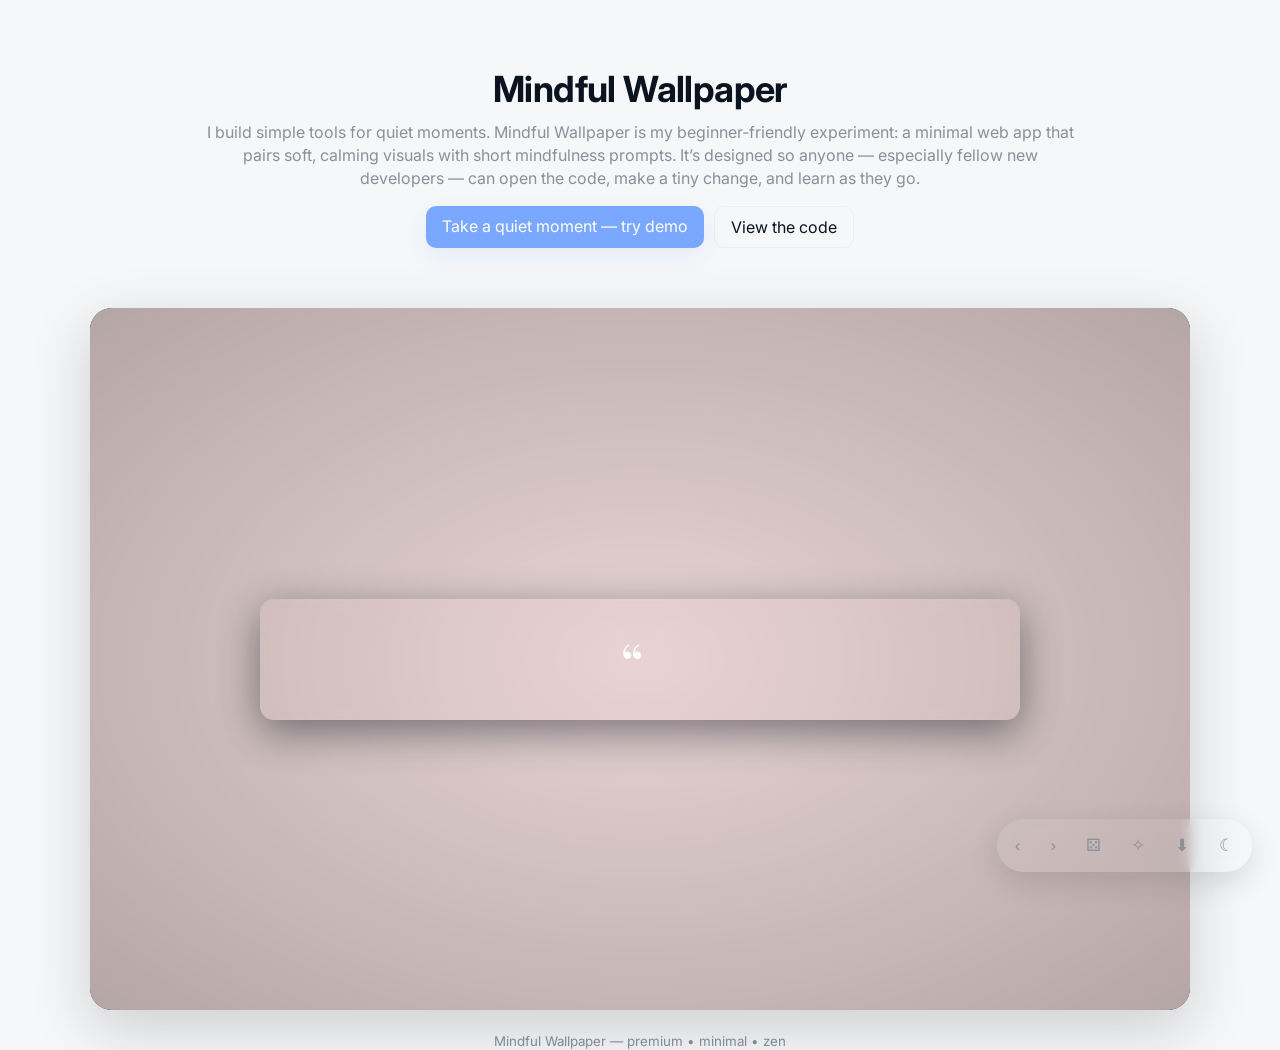
==== docs/index.html @ 85da791e "Add docs/ site files to main for GitHub Pages" ====
<!doctype html>
<html lang="en">
<head>
  <meta charset="utf-8" />
  <meta name="viewport" content="width=device-width,initial-scale=1" />
  <title>Mindful Wallpaper — Premium Zen</title>
  <!-- Fonts -->
  <link rel="preconnect" href="https://fonts.googleapis.com">
  <link rel="preconnect" href="https://fonts.gstatic.com" crossorigin>
  <link href="https://fonts.googleapis.com/css2?family=Inter:wght@300;400;600&family=Playfair+Display:wght@400;700&display=swap" rel="stylesheet">
  <link rel="stylesheet" href="styles.css" />
</head>
<body>
  <main class="app" id="app">

    <!-- Hero / intro for the landing page -->
    <section class="hero">
      <div class="hero-inner">
        <h1>Mindful Wallpaper</h1>
        <p class="lead">I build simple tools for quiet moments. Mindful Wallpaper is my beginner‑friendly experiment: a minimal web app that pairs soft, calming visuals with short mindfulness prompts. It’s designed so anyone — especially fellow new developers — can open the code, make a tiny change, and learn as they go.</p>
        <div class="cta">
          <a class="btn primary" href="https://kimberlybruton-sys.github.io/Repository-1_KB/" target="_blank" rel="noopener">Take a quiet moment — try demo</a>
          <a class="btn" href="https://github.com/kimberlybruton-sys/Repository-1_KB/tree/main/mindful-wallpaper" target="_blank" rel="noopener">View the code</a>
        </div>
      </div>
    </section>

    <div class="wallpaper" id="wallpaper" aria-hidden="false">
      <!-- Two layered images for smooth crossfade + gentle Ken Burns -->
      <img id="bgA" class="bg active" src="images/1.svg" alt="Calming background image A" />
      <img id="bgB" class="bg" src="images/2.svg" alt="Calming background image B" />

      <div class="vignette" aria-hidden="true"></div>

      <div class="overlay" id="overlay">
        <blockquote id="quote" class="quote" aria-live="polite">
          <span class="mark">“</span>
          <span id="quoteText"></span>
        </blockquote>
      </div>
    </div>

    <!-- Floating minimal control bar -->
    <nav class="controls floating" aria-label="Wallpaper controls">
      <button id="prevBtn" class="icon" aria-label="Previous image">‹</button>
      <button id="nextBtn" class="icon" aria-label="Next image">›</button>
      <button id="shuffleBtn" class="icon" aria-label="Shuffle images">⚄</button>
      <button id="focusBtn" class="icon" aria-pressed="false" aria-label="Toggle focus mode">✧</button>
      <button id="downloadBtn" class="icon" aria-label="Download current image">⬇</button>
      <button id="themeBtn" class="icon" aria-pressed="false" aria-label="Toggle light/dark theme">☾</button>
    </nav>

    <footer class="footer">
      <small>Mindful Wallpaper — premium • minimal • zen</small>
    </footer>
  </main>

  <script src="scripts.js" defer></script>
</body>
</html>
---- docs/styles.css ----
/* Premium / Minimal / Zen styles */
:root{
  --bg:#f6f7f8;
  --panel: rgba(255,255,255,0.6);
  --accent:#7aa7ff;
  --muted:#8b8f97;
  --quote-bg: rgba(10,14,18,0.28);
  --radius:18px;
  --glass: rgba(255,255,255,0.06);
  --font-sans: 'Inter', system-ui, -apple-system, "Segoe UI", Roboto, Arial;
  --font-serif: 'Playfair Display', Georgia, serif;
}

*{box-sizing:border-box}
html,body,#app{height:100%;margin:0;font-family:var(--font-sans);background:var(--bg);color:#0b1220}

/* HERO */
.hero{ max-width:1100px; margin:2rem auto 0; padding:1rem 1.25rem }
.hero-inner{ background:transparent; padding:1.2rem 1.6rem; border-radius:12px; text-align:center }
.hero h1{ margin:0; font-size:clamp(1.6rem, 3.2vw, 2.25rem); letter-spacing: -0.6px }
.hero .lead{ margin:.6rem auto 1rem; color:var(--muted); max-width:880px; line-height:1.45 }
.cta{ display:flex; gap:.6rem; justify-content:center; flex-wrap:wrap }
.btn{ display:inline-block; padding:.6rem 1rem; border-radius:10px; text-decoration:none; color:inherit; border:1px solid rgba(11,17,32,0.04) }
.btn.primary{ background:var(--accent); color:white; box-shadow: 0 8px 26px rgba(122,167,255,0.14); border:0 }

.wallpaper{
  position:relative;
  height:78vh;
  display:flex;
  align-items:center;
  justify-content:center;
  overflow:hidden;
  background:#000;
  border-radius:22px;
  margin:1.6rem auto 1.2rem;
  max-width:1100px;
  box-shadow: 0 18px 60px rgba(12,20,30,0.18);
}

/* layered background images */
.bg{
  position:absolute;
  inset:0;
  width:100%;
  height:100%;
  object-fit:cover;
  opacity:0;
  transform: scale(1) translateY(0);
  transition: opacity 900ms ease, transform 18s ease;
  will-change: opacity, transform;
}
.bg.active{ opacity:1; }

/* gentle Ken Burns (slow scale/translate) - disabled when prefers-reduced-motion */
@media (prefers-reduced-motion: no-preference){
  .bg.active{ transform: scale(1.04) translateY(-6px); }
}

.vignette{ position:absolute; inset:0; pointer-events:none; background:radial-gradient(ellipse at center, rgba(0,0,0,0.08), rgba(0,0,0,0.28)); }

.overlay{ position:absolute; inset:0; display:flex; align-items:center; justify-content:center; pointer-events:none; padding:3.2rem; }

.quote{
  max-width:760px;
  width:100%;
  color:#fff;
  font-family:var(--font-serif);
  font-size:clamp(1.6rem, 3.2vw, 2.4rem);
  text-align:center;
  background: linear-gradient(180deg, rgba(255,255,255,0.02), rgba(255,255,255,0.02));
  padding:2.2rem 2.4rem;
  border-radius:14px;
  pointer-events:auto;
  backdrop-filter: blur(6px) saturate(120%);
  box-shadow: 0 12px 40px rgba(2,6,23,0.45);
  line-height:1.18;
  position:relative;
}

.quote .mark{ display:inline-block; font-size:3.6rem; line-height:0.8; margin-right:0.4rem; color:rgba(255,255,255,0.92); vertical-align:middle; font-family:var(--font-serif); }

.quote #quoteText{ display:inline-block; vertical-align:middle; font-weight:500; }

/* Floating minimal controls */
.controls.floating{
  position: absolute;
  right:28px;
  bottom:28px;
  display:flex;
  gap:10px;
  background: rgba(255,255,255,0.06);
  padding:8px;
  border-radius:999px;
  backdrop-filter: blur(6px);
  box-shadow: 0 10px 30px rgba(2,6,23,0.12);
  pointer-events:auto;
}

.controls .icon{
  background:transparent;
  border:0;
  padding:8px 10px;
  color:var(--muted);
  font-size:1.05rem;
  border-radius:999px;
  cursor:pointer;
  transition: transform 160ms ease, color 160ms ease, background 160ms ease;
}
.controls .icon:hover{ transform: translateY(-4px); color:var(--accent); background:rgba(255,255,255,0.04); }
.controls .icon:focus{ outline:2px solid rgba(122,167,255,0.22); outline-offset:3px; }

.footer{ text-align:center; color:var(--muted); margin-bottom:2rem; }

/* responsive */
@media (max-width:720px){
  .wallpaper{ height:64vh; margin:1.4rem 1rem; }
  .quote{ font-size:1.1rem; padding:1.2rem 1.4rem; }
  .controls.floating{ right:18px; bottom:18px; gap:8px; }
}

/* reduced motion: simplify transitions */
@media (prefers-reduced-motion: reduce){
  .bg{ transition:none !important; transform:none !important; }
  .bg.active{ transform:none !important; }
  .controls .icon:hover{ transform:none; }
}
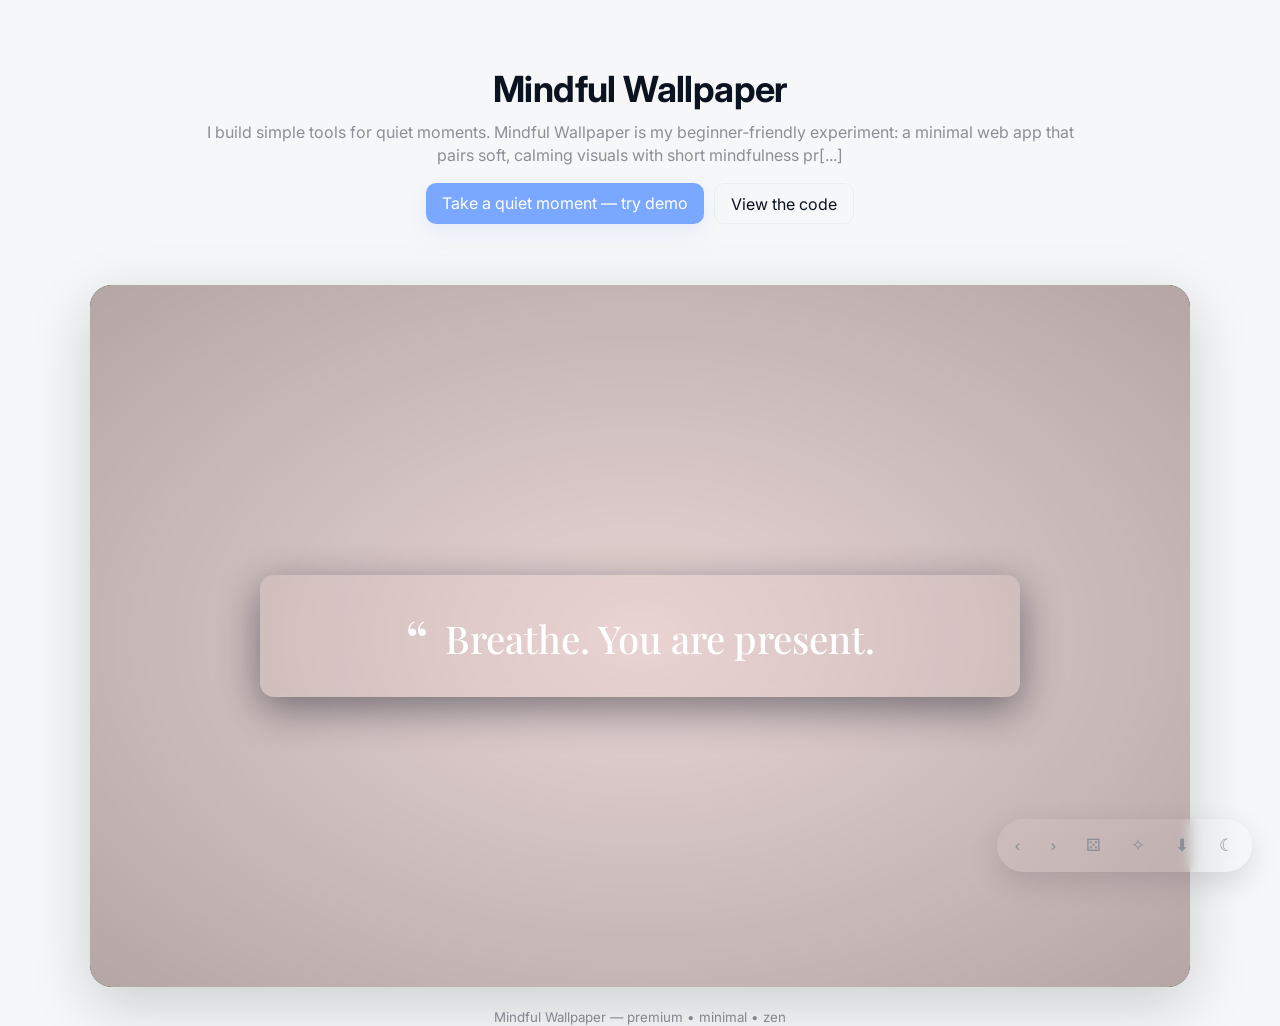
==== commit af72b086: "Fix try-demo link to point to site root (/) so preview opens the demo instead of a 404 (fix/try-demo" ====
--- a/docs/index.html
+++ b/docs/index.html
@@ -17,9 +17,9 @@
     <section class="hero">
       <div class="hero-inner">
         <h1>Mindful Wallpaper</h1>
-        <p class="lead">I build simple tools for quiet moments. Mindful Wallpaper is my beginner‑friendly experiment: a minimal web app that pairs soft, calming visuals with short mindfulness prompts. It’s designed so anyone — especially fellow new developers — can open the code, make a tiny change, and learn as they go.</p>
+        <p class="lead">I build simple tools for quiet moments. Mindful Wallpaper is my beginner‑friendly experiment: a minimal web app that pairs soft, calming visuals with short mindfulness pr[...]
         <div class="cta">
-          <a class="btn primary" href="https://kimberlybruton-sys.github.io/Repository-1_KB/" target="_blank" rel="noopener">Take a quiet moment — try demo</a>
+          <a class="btn primary" href="/" target="_blank" rel="noopener">Take a quiet moment — try demo</a>
           <a class="btn" href="https://github.com/kimberlybruton-sys/Repository-1_KB/tree/main/mindful-wallpaper" target="_blank" rel="noopener">View the code</a>
         </div>
       </div>
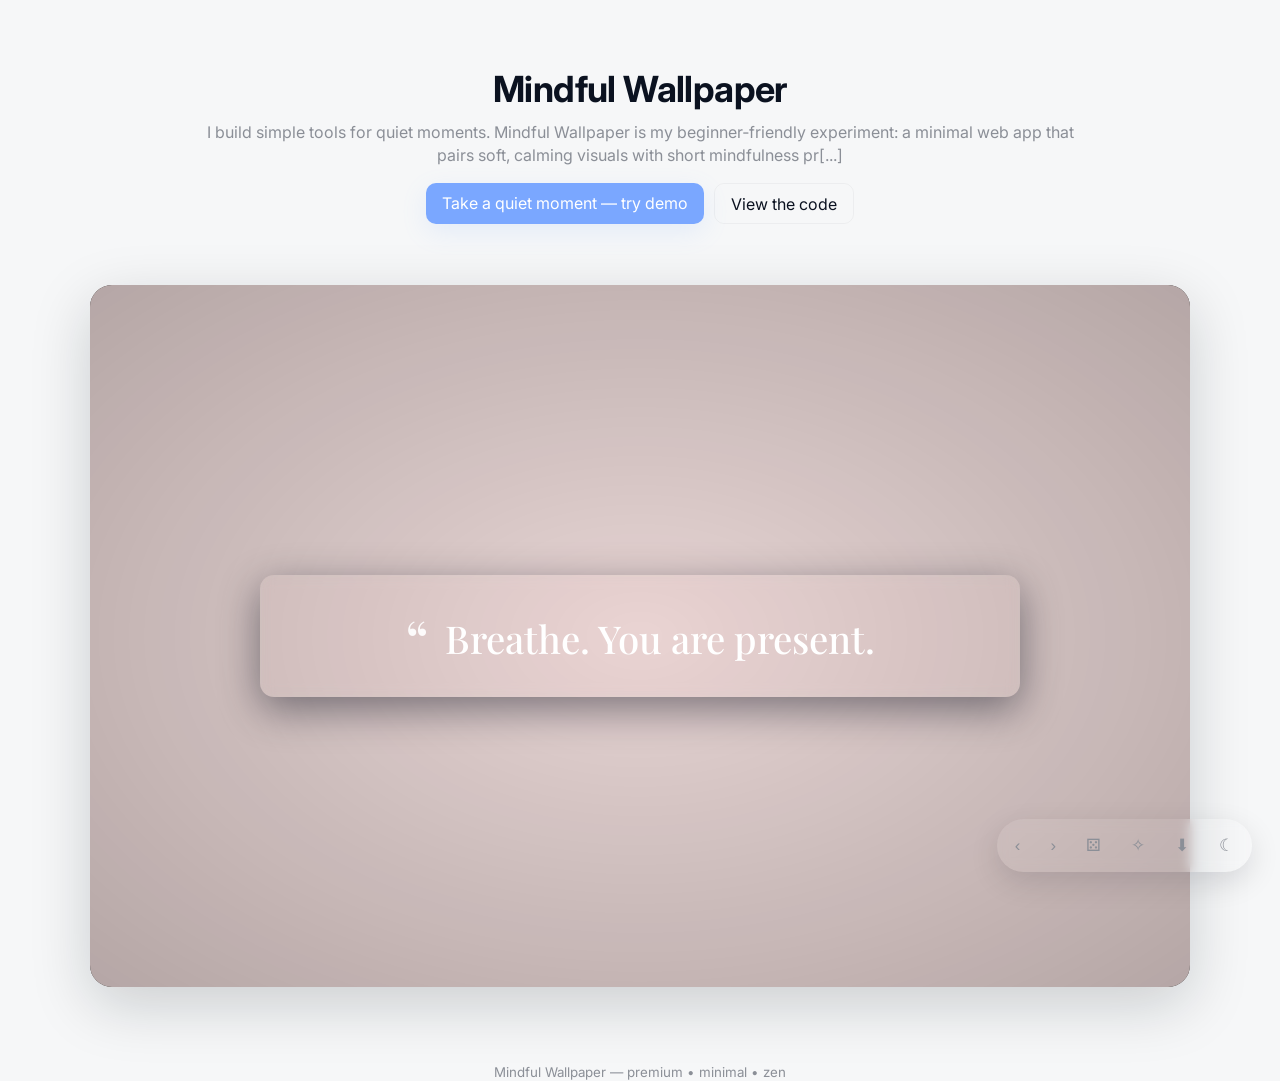
==== commit c1a6fa90: "Add controls anchor, point CTA to #controls-anchor (no JS helper), and add anchor spacing in CSS (fi" ====
--- a/docs/index.html
+++ b/docs/index.html
@@ -19,7 +19,7 @@
         <h1>Mindful Wallpaper</h1>
         <p class="lead">I build simple tools for quiet moments. Mindful Wallpaper is my beginner‑friendly experiment: a minimal web app that pairs soft, calming visuals with short mindfulness pr[...]
         <div class="cta">
-          <a class="btn primary" href="/" target="_blank" rel="noopener">Take a quiet moment — try demo</a>
+          <a class="btn primary" href="#controls-anchor" rel="noopener">Take a quiet moment — try demo</a>
           <a class="btn" href="https://github.com/kimberlybruton-sys/Repository-1_KB/tree/main/mindful-wallpaper" target="_blank" rel="noopener">View the code</a>
         </div>
       </div>
@@ -35,13 +35,16 @@
       <div class="overlay" id="overlay">
         <blockquote id="quote" class="quote" aria-live="polite">
           <span class="mark">“</span>
-          <span id="quoteText"></span>
+          <span id="quoteText">Breathe. You are present.</span>
         </blockquote>
       </div>
     </div>
 
+    <!-- Anchor to land just above the controls so CTA scrolls there -->
+    <div id="controls-anchor" tabindex="-1" aria-hidden="true"></div>
+
     <!-- Floating minimal control bar -->
-    <nav class="controls floating" aria-label="Wallpaper controls">
+    <nav id="controls" class="controls floating" aria-label="Wallpaper controls">
       <button id="prevBtn" class="icon" aria-label="Previous image">‹</button>
       <button id="nextBtn" class="icon" aria-label="Next image">›</button>
       <button id="shuffleBtn" class="icon" aria-label="Shuffle images">⚄</button>
--- a/docs/styles.css
+++ b/docs/styles.css
@@ -124,3 +124,6 @@
   .bg.active{ transform:none !important; }
   .controls .icon:hover{ transform:none; }
 }
+
+/* anchor spacing so the scroll lands slightly above the fixed controls */
+#controls-anchor{ display:block; height:1px; margin-bottom:6vh; }
